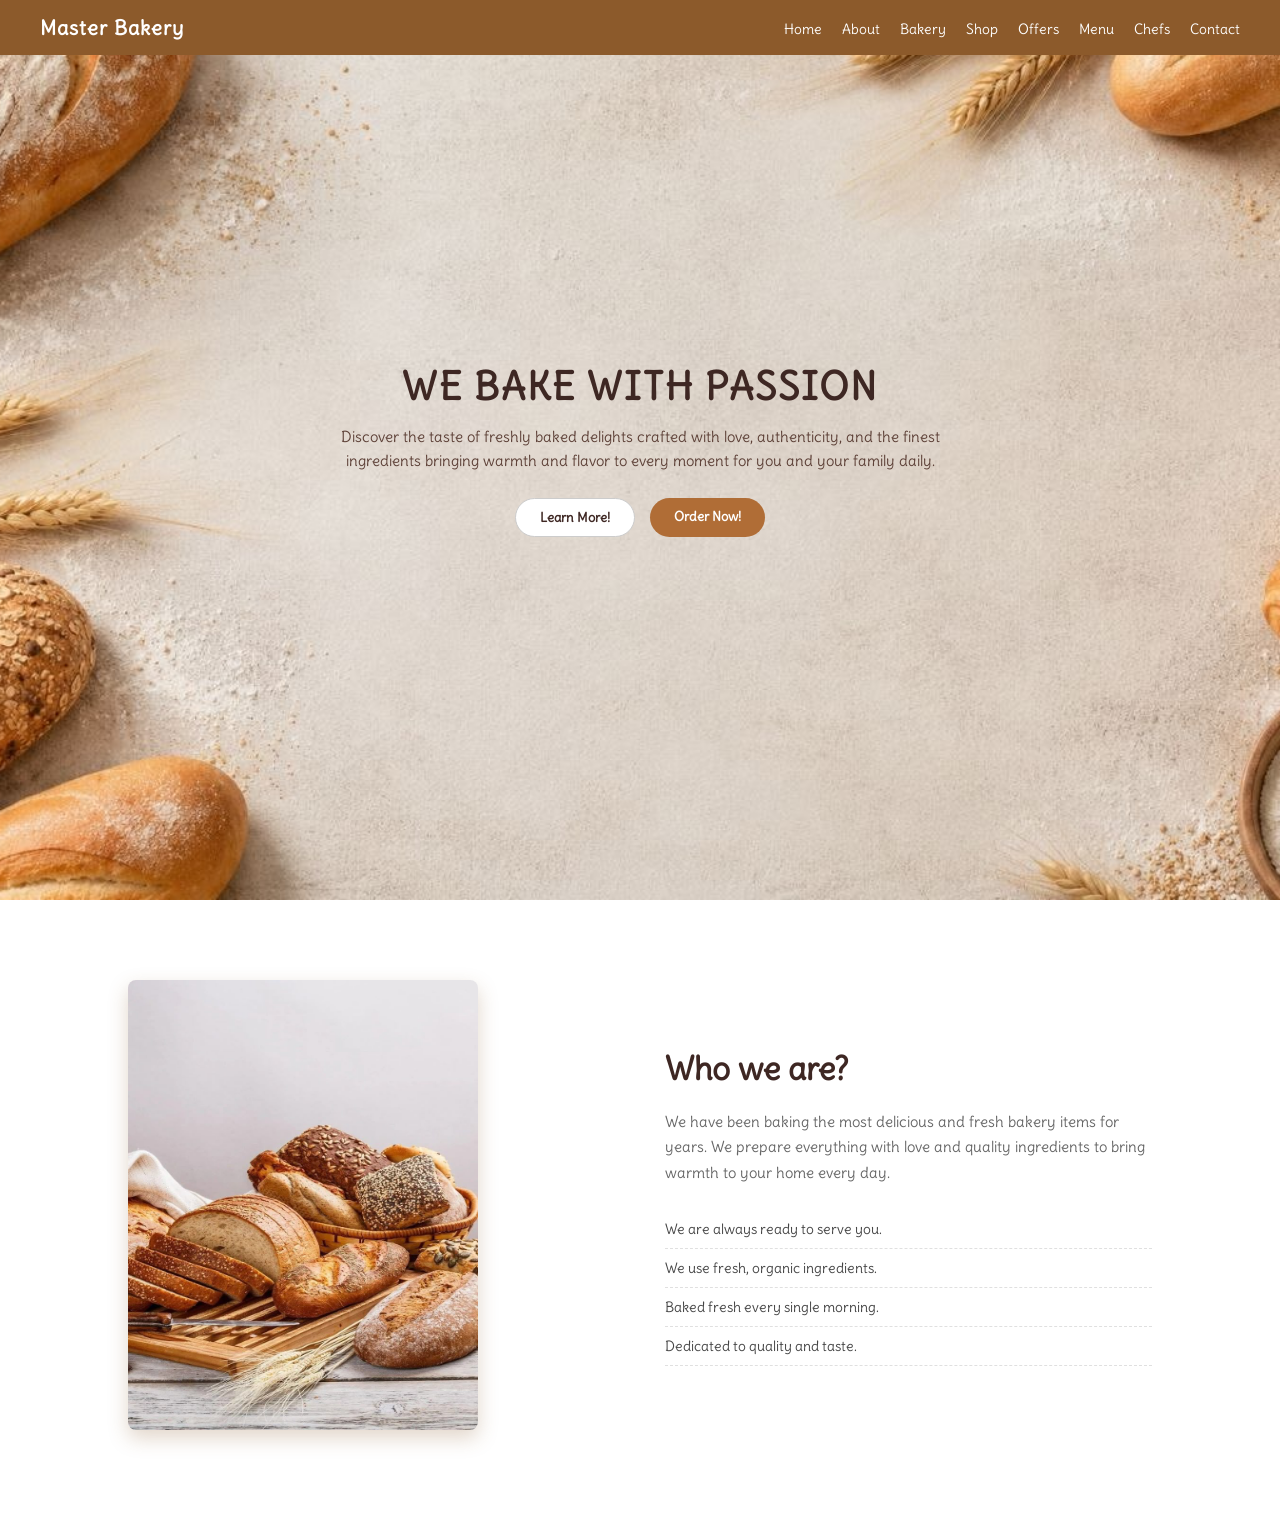
==== DAY 8/index.html @ d73c0151 "Add bakery task" ====
<!DOCTYPE html>
<html lang="en">
<head>
    <meta charset="UTF-8">
    <meta name="viewport" content="width=device-width, initial-scale=1.0">
     <title>Bakery</title>
     <link rel="preconnect" href="https://fonts.googleapis.com">
     <link rel="preconnect" href="https://fonts.gstatic.com" crossorigin>
     <link href="https://fonts.googleapis.com/css2?family=Delius&display=swap" rel="stylesheet">
     <link rel="stylesheet" href="css/style.css">
</head>
<body>
     <header class="navbar">
        <div class="name-website">Master Bakery</div>
        <nav>
            <ul>
                <li><a href="#">Home</a></li>
                <li><a href="#">About</a></li>
                <li><a href="#">Bakery</a></li>
                <li><a href="#">Shop</a></li>
                <li><a href="#">Offers</a></li>
                <li><a href="#">Menu</a></li>
                <li><a href="#">Chefs</a></li>
                <li><a href="#">Contact</a></li>
            </ul>
        </nav>
    </header>
    <section class="hero">
        <div class="hero-content">
            <h1>WE BAKE WITH PASSION</h1>
            <p>Discover the taste of freshly baked delights crafted with love, authenticity, and the finest ingredients bringing warmth and flavor to every moment for you and your family daily.</p>
            <div class="buttons">
                <a href="#" class="btn btn-light">Learn More!</a>
                <a href="#" class="btn btn-dark">Order Now!</a>
            </div>
        </div>
    </section>
<section class="deatils-section">
    <div class="deatils-container">
        <div class="deatils-image">
            <img src="assets/images/photo_2026-08-18_18-48-34.jpg" alt="Fresh Bakery">
        </div>
        <div class="deatils-content">
            <h2>Who we are?</h2>
            <p>We have been baking the most delicious and fresh bakery items for years. We prepare everything with love and quality ingredients to bring warmth to your home every day.</p>
            <ul class="deatils-list">
                <li>We are always ready to serve you.</li>
                <li>We use fresh, organic ingredients.</li>
                <li>Baked fresh every single morning.</li>
                <li>Dedicated to quality and taste.</li>
            </ul>
        </div>
    </div>
</section>
</body>
</html>
---- DAY 8/css/style.css ----
* {
    margin: 0;
    padding: 0;
    box-sizing: border-box;
     font-family: "Delius", cursive;
}

.navbar {
    position: fixed;
    top: 0;
    left: 0;
    width: 100%;
    display: flex;
    justify-content: space-between;
    align-items: center;
    background-color: #8c5a2b; 
    padding: 15px 40px;
}

.name-website {
    color: #ffffff;
    font-weight: bold;
    font-size: 20px;
    letter-spacing: 1px;
}

.navbar nav ul {
    display: flex;
    list-style: none;
    gap: 20px;
}

.navbar nav ul li a {
    color: #ffffff;
    text-decoration: none;
    font-size: 14px;
    font-weight: 500;
}

.navbar nav ul li a:hover {
    color: #f3d5b5;
}

.hero {
    height: 100vh;
   background-image: url(../assets/images/beaker.jpg);
    background-size: cover;
    background-position: center;
    display: flex;
    justify-content: center;
    align-items: center;
    text-align: center;
}

.hero-content {
    max-width: 650px;
    padding: 20px;
}

.hero-content h1 {
    font-size: 38px;
    color: #3e2723;
    letter-spacing: 2px;
    margin-bottom: 15px;
}

.hero-content p {
    font-size: 15px;
    color: #5d4037;
    line-height: 1.6;
    margin-bottom: 25px;
}

.buttons {
    display: flex;
    justify-content: center;
    gap: 15px;
}

.btn {
    padding: 10px 24px;
    border-radius: 20px;
    text-decoration: none;
    font-weight: bold;
    font-size: 13px;
    transition: 0.3s;
}

.btn-light {
    background-color: #ffffff;
    color: #3e2723;
    border: 1px solid #ccc;
}

.btn-dark {
    background-color: #b06d36;
    color: #ffffff;
}

.btn-dark:hover {
    background-color: #8c5a2b;
}
/* /////////////////////////////////////////////////////////////////////////////////////////////////////// */
.deatils-section {
    padding: 80px 10%;
    background-color: #ffffff;
}

.deatils-container {
    display: flex;
    align-items: center;
    gap: 50px;
}

.deatils-image {
    width: 50%;
}

.deatils-image img {
    width: 100%;
    max-width: 350px;
    height: 450px;
    border-radius: 8px; 
    box-shadow: 0 8px 20px rgba(140,90,43, 0.25);
}

.deatils-content {
    width: 50%;
}

.deatils-content h2 {
    font-size: 32px;
    color: #3e2723;
    margin-bottom: 20px;
}

.deatils-content p {
    font-size: 15px;
    color: #666666;
    line-height: 1.7;
    margin-bottom: 25px;
}

.deatils-list {
    list-style: none; 
}

.deatils-list li {
    font-size: 14px;
    color: #444444;
    padding: 10px 0;
    border-bottom: 1px dashed #e0e0e0; 
}
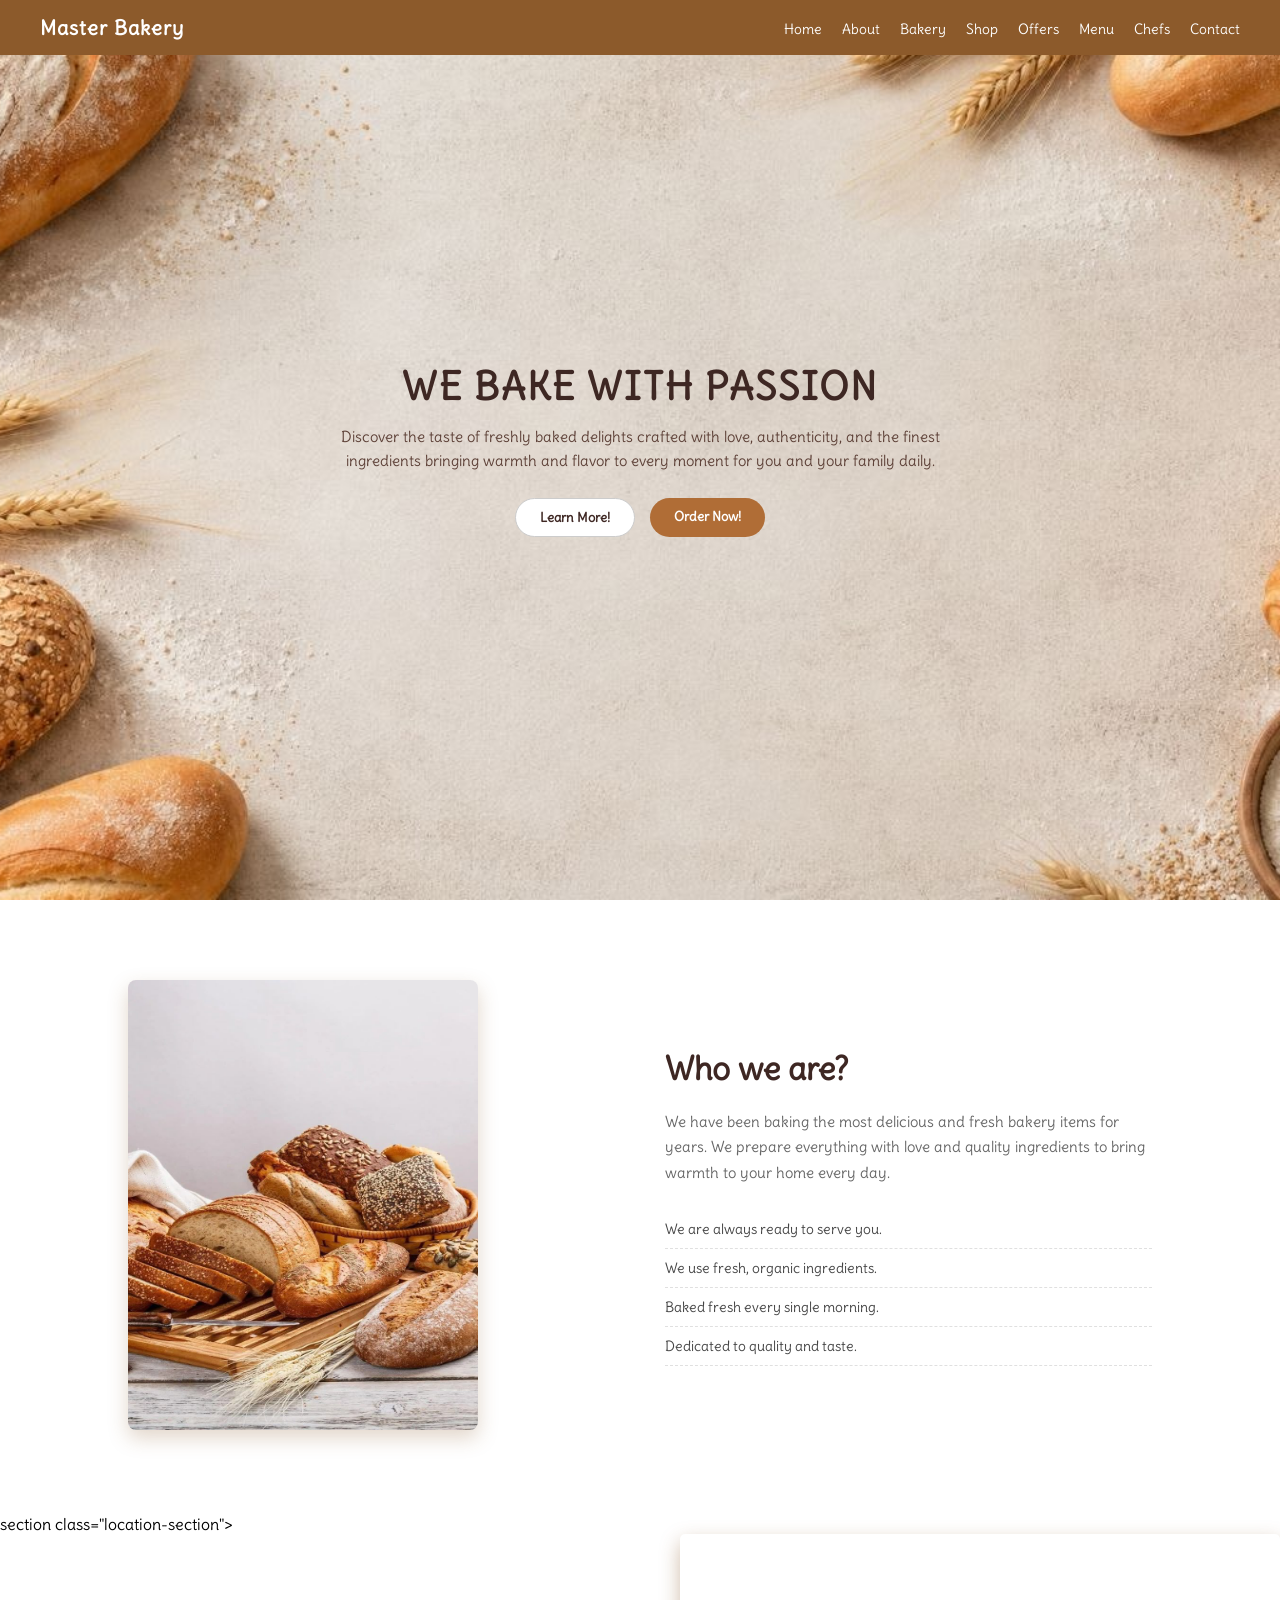
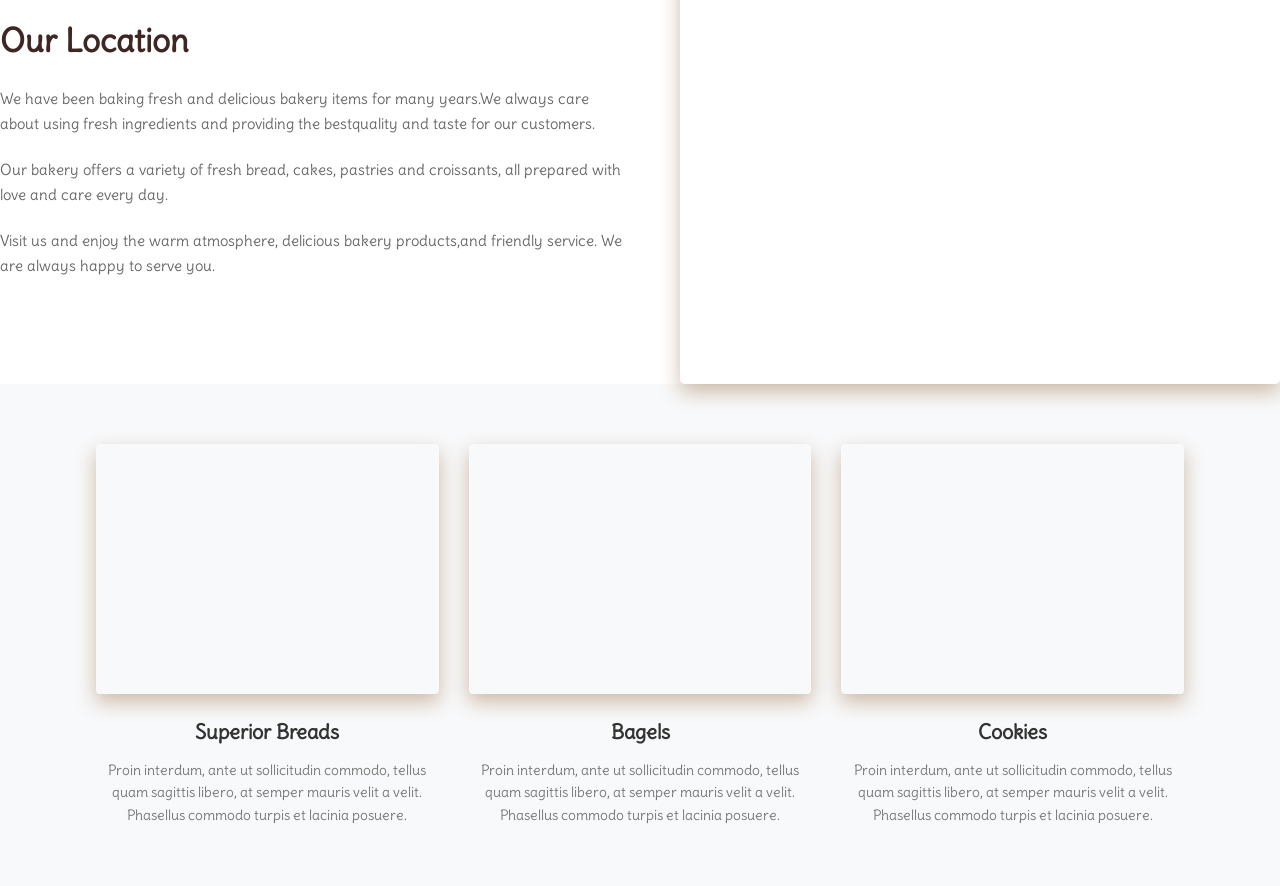
==== commit 3ac00414: "Added two new bakery sections" ====
--- a/DAY 8/index.html
+++ b/DAY 8/index.html
@@ -52,5 +52,38 @@
         </div>
     </div>
 </section>
+section class="location-section">
+    <div class="location-container">
+        <div class="location-content">
+            <h2>Our Location</h2>
+            <p>We have been baking fresh and delicious bakery items for many years.We always care about using fresh ingredients and providing the bestquality and taste for our customers.</p>
+            <p>Our bakery offers a variety of fresh bread, cakes, pastries and croissants, all prepared with love and care every day.</p>
+            <p>Visit us and enjoy the warm atmosphere, delicious bakery products,and friendly service. We are always happy to serve you.</p>
+        </div>
+        <div class="location-image"> </div>
+    </div>
+
+</section>
+<section class="offers-section">
+  <div class="container">
+    <div class="offers-items">
+      <div class="offer-items superior-breads">
+        <div class="img-item"></div>
+        <h3>Superior Breads</h3>
+        <p>Proin interdum, ante ut sollicitudin commodo, tellus quam sagittis libero, at semper mauris velit a velit. Phasellus commodo turpis et lacinia posuere.</p>
+      </div>
+      <div class="offer-items bagels">
+        <div class="img-item"></div>
+        <h3>Bagels</h3>
+        <p>Proin interdum, ante ut sollicitudin commodo, tellus quam sagittis libero, at semper mauris velit a velit. Phasellus commodo turpis et lacinia posuere.</p>
+      </div>
+      <div class="offer-items cookies">
+        <div class="img-item"></div>
+        <h3>Cookies</h3>
+        <p>Proin interdum, ante ut sollicitudin commodo, tellus quam sagittis libero, at semper mauris velit a velit. Phasellus commodo turpis et lacinia posuere.</p>
+      </div>
+    </div>
+  </div>
+</section>
 </body>
 </html>
--- a/DAY 8/css/style.css
+++ b/DAY 8/css/style.css
@@ -151,3 +151,107 @@
     padding: 10px 0;
     border-bottom: 1px dashed #e0e0e0; 
 }
+/* /////////////////////////////////////////////////////////// */
+.location-section {
+    padding: 80px 10%;
+    background-color: #f4f4f4;
+}
+
+.location-container {
+    display: flex;
+    align-items: center;
+    justify-content: center;
+    gap: 50px;
+}
+
+.location-content {
+    flex: 1;
+}
+
+.location-content h2 {
+    font-size: 32px;
+    color: #3e2723;
+    margin-bottom: 25px;
+}
+
+.location-content p {
+    font-size: 15px;
+    color: #666666;
+    line-height: 1.7;
+    margin-bottom: 20px;
+}
+
+.location-image {
+    flex: 1;
+}
+
+.location-image {
+    width: 100%;
+    max-width: 600px;
+    height: 450px;
+    background-image: url('../assets/images/BAKARY.jpg');
+    background-size: cover;
+    background-position: center; 
+    border-radius: 5px;
+    box-shadow: 0 8px 20px rgba(140, 90, 43, 0.4);
+}
+/* ////////////////////////////////////////////////////////////////////////////////// */
+.offers-section {
+    padding: 60px 0;
+    background-color: #f8f9fa;
+}
+
+.container {
+    width: 85%;
+    max-width: 1200px;
+    margin: 0 auto;
+}
+
+.offers-items {
+    display: flex;
+    justify-content: space-between;
+    gap: 30px;
+}
+
+.offer-items{
+    flex: 1;
+    text-align: center;
+}
+
+.offer-items .img-item {
+    width: 100%;
+    height: 250px;
+    background-size: cover;
+    background-position: center;
+    background-repeat: no-repeat;
+    border-radius: 4px;
+    box-shadow: 0 8px 20px rgba(140, 90, 43, 0.4);
+}
+
+.offer-items.superior-breads .img-item {
+    background-image: url('../assets/images/breads.jpg');
+}
+
+.offer-items.bagels .img-item{
+    background-image: url('../assets/images/bagels.jpg');
+}
+
+.offer-items.cookies .img-item {
+    background-image: url('../assets/images/cookies.jpg');
+}
+
+.offer-items h3 {
+    margin-top: 25px;
+    margin-bottom: 15px;
+    font-size: 20px;
+    color: #333333;
+    font-weight: 600;
+}
+
+.offer-items p {
+    color: #777777;
+    font-size: 14px;
+    line-height: 1.6;
+    margin: 0;
+}
+/* //////////////////////////////////////////////////////////////////////////////// */
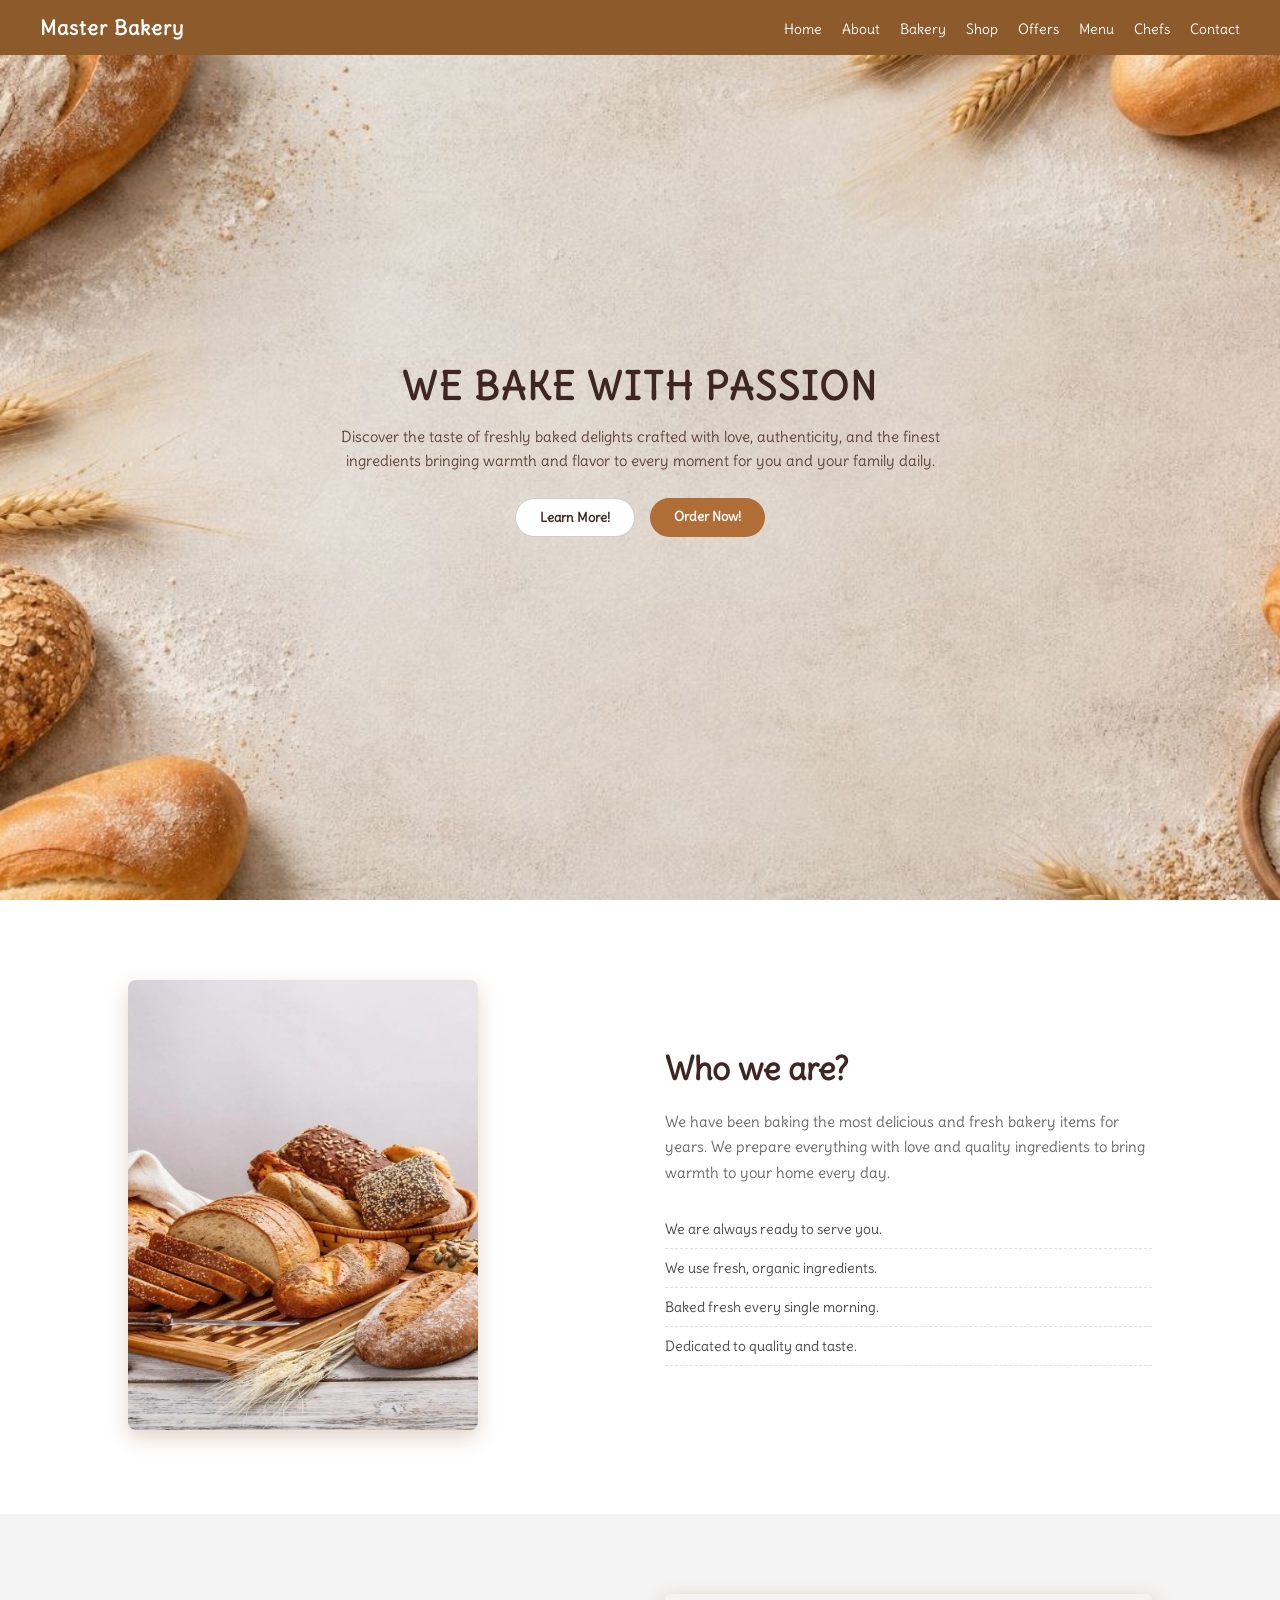
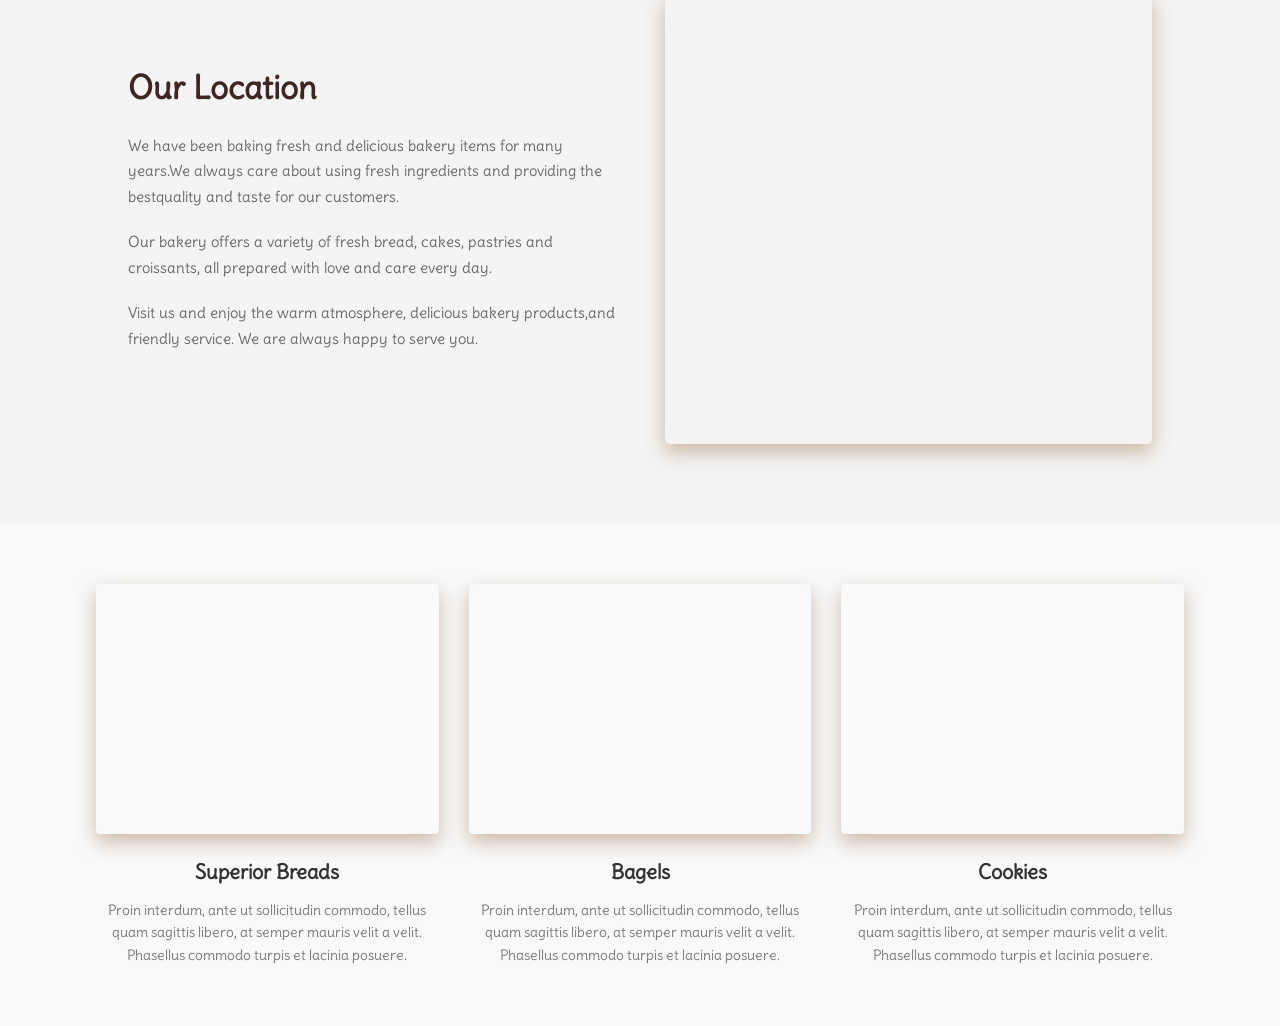
==== commit e1d65b3d: "update bakary website" ====
--- a/DAY 8/index.html
+++ b/DAY 8/index.html
@@ -35,9 +35,9 @@
             </div>
         </div>
     </section>
-<section class="deatils-section">
-    <div class="deatils-container">
-        <div class="deatils-image">
+    <section class="deatils-section">
+       <div class="deatils-container">
+       <div class="deatils-image">
             <img src="assets/images/photo_2026-08-18_18-48-34.jpg" alt="Fresh Bakery">
         </div>
         <div class="deatils-content">
@@ -50,9 +50,9 @@
                 <li>Dedicated to quality and taste.</li>
             </ul>
         </div>
-    </div>
-</section>
-section class="location-section">
+        </div>
+    </section>
+    <section class="location-section">
     <div class="location-container">
         <div class="location-content">
             <h2>Our Location</h2>
@@ -63,27 +63,27 @@
         <div class="location-image"> </div>
     </div>
 
-</section>
-<section class="offers-section">
-  <div class="container">
-    <div class="offers-items">
-      <div class="offer-items superior-breads">
+    </section>
+    <section class="offers-section">
+    <div class="container">
+       <div class="offers-items">
+        <div class="offer-items superior-breads">
+         <div class="img-item"></div>
+         <h3>Superior Breads</h3>
+        <p>Proin interdum, ante ut sollicitudin commodo, tellus quam sagittis libero, at semper mauris velit a velit. Phasellus commodo turpis et lacinia posuere.</p>
+        </div>
+        <div class="offer-items bagels">
         <div class="img-item"></div>
-        <h3>Superior Breads</h3>
-        <p>Proin interdum, ante ut sollicitudin commodo, tellus quam sagittis libero, at semper mauris velit a velit. Phasellus commodo turpis et lacinia posuere.</p>
-      </div>
-      <div class="offer-items bagels">
-        <div class="img-item"></div>
-        <h3>Bagels</h3>
-        <p>Proin interdum, ante ut sollicitudin commodo, tellus quam sagittis libero, at semper mauris velit a velit. Phasellus commodo turpis et lacinia posuere.</p>
-      </div>
-      <div class="offer-items cookies">
-        <div class="img-item"></div>
-        <h3>Cookies</h3>
-        <p>Proin interdum, ante ut sollicitudin commodo, tellus quam sagittis libero, at semper mauris velit a velit. Phasellus commodo turpis et lacinia posuere.</p>
-      </div>
+         <h3>Bagels</h3>
+         <p>Proin interdum, ante ut sollicitudin commodo, tellus quam sagittis libero, at semper mauris velit a velit. Phasellus commodo turpis et lacinia posuere.</p>
+        </div>
+        <div class="offer-items cookies">
+         <div class="img-item"></div>
+         <h3>Cookies</h3>
+         <p>Proin interdum, ante ut sollicitudin commodo, tellus quam sagittis libero, at semper mauris velit a velit. Phasellus commodo turpis et lacinia posuere.</p>
+         </div>
+        </div>
     </div>
-  </div>
-</section>
+    </section>
 </body>
 </html>
